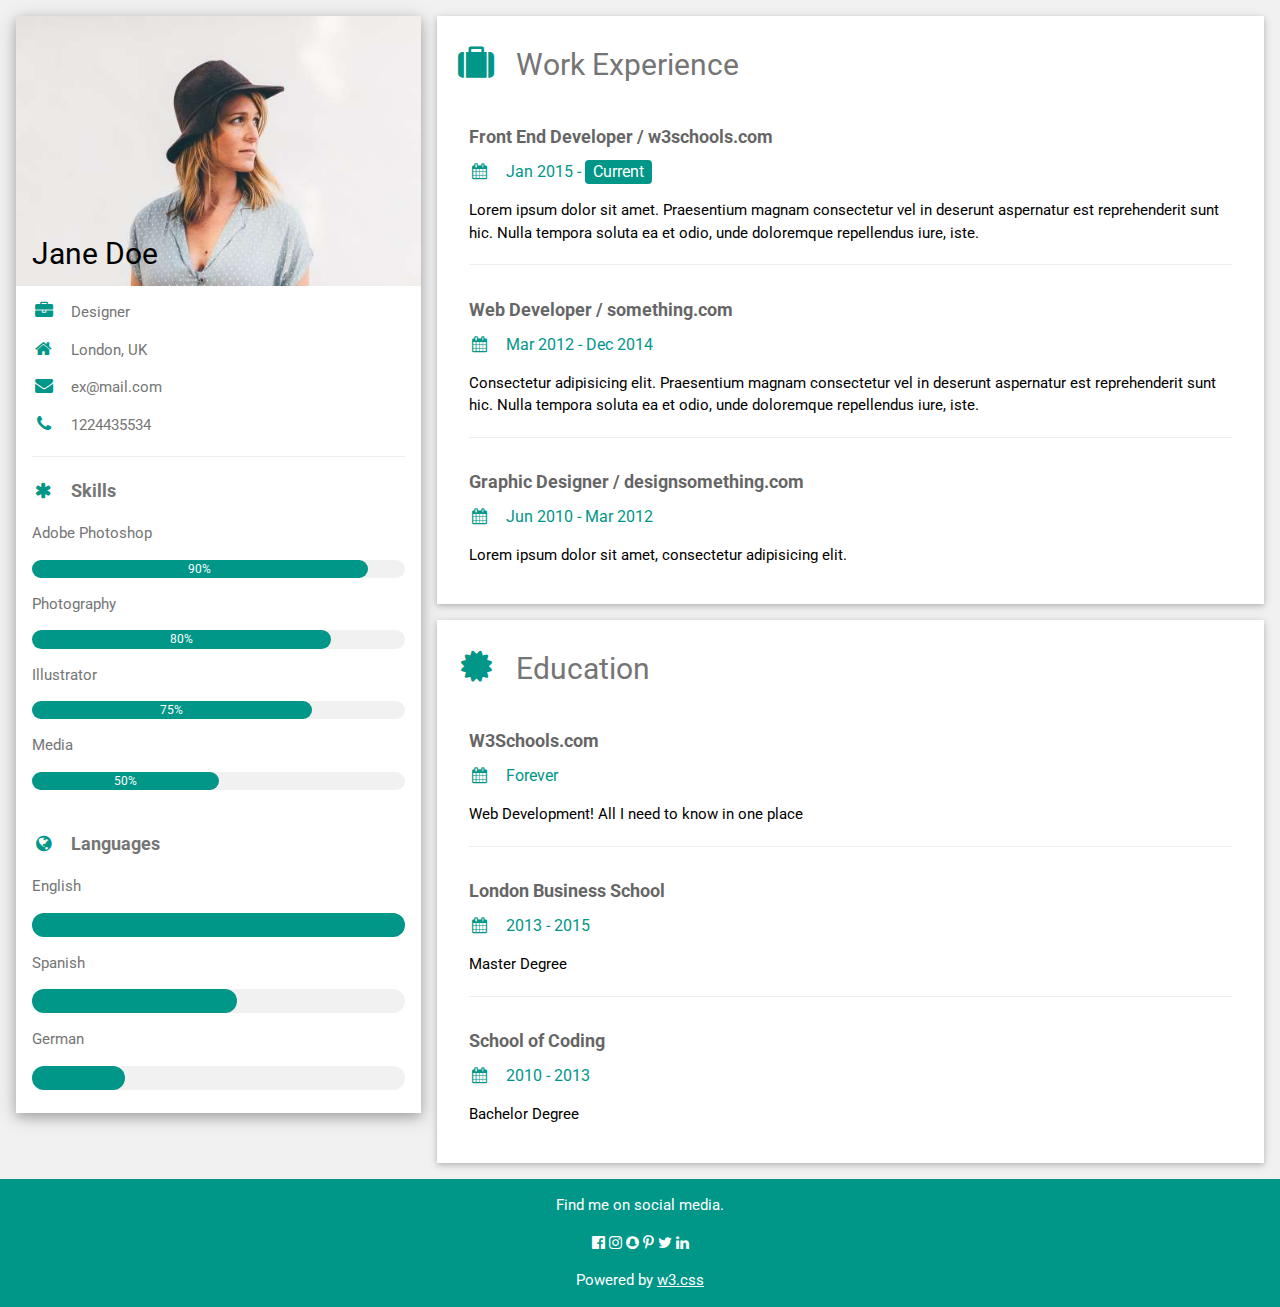
==== index.html @ 2ab5d30f "Update index.html" ====
<!DOCTYPE html>
<html>
<title>W3.CSS Template</title>
<meta charset="UTF-8">
<meta name="viewport" content="width=device-width, initial-scale=1">
<link rel="stylesheet" href="https://www.w3schools.com/w3css/4/w3.css">
<link rel='stylesheet' href='https://fonts.googleapis.com/css?family=Roboto'>
<link rel="stylesheet" href="https://cdnjs.cloudflare.com/ajax/libs/font-awesome/4.7.0/css/font-awesome.min.css">
<style>
    html,
    body,
    h1,
    h2,
    h3,
    h4,
    h5,
    h6 {
        font-family: "Roboto", sans-serif
    }
</style>

<body class="w3-light-grey">

    <!-- Page Container -->
    <div class="w3-content w3-margin-top" style="max-width:1400px;">

        <!-- The Grid -->
        <div class="w3-row-padding">

            <!-- Left Column -->
            <div class="w3-third">

                <div class="w3-white w3-text-grey w3-card-4">
                    <div class="w3-display-container">
                        <img src="avatar_hat.jpg" style="width:100%" alt="Avatar">
                        <div class="w3-display-bottomleft w3-container w3-text-black">
                            <h2>Jane Doe</h2>
                        </div>
                    </div>
                    <div class="w3-container">
                        <p><i class="fa fa-briefcase fa-fw w3-margin-right w3-large w3-text-teal"></i>Designer</p>
                        <p><i class="fa fa-home fa-fw w3-margin-right w3-large w3-text-teal"></i>London, UK</p>
                        <p><i class="fa fa-envelope fa-fw w3-margin-right w3-large w3-text-teal"></i>ex@mail.com</p>
                        <p><i class="fa fa-phone fa-fw w3-margin-right w3-large w3-text-teal"></i>1224435534</p>
                        <hr>

                        <p class="w3-large"><b><i
                                    class="fa fa-asterisk fa-fw w3-margin-right w3-text-teal"></i>Skills</b></p>
                        <p>Adobe Photoshop</p>
                        <div class="w3-light-grey w3-round-xlarge w3-small">
                            <div class="w3-container w3-center w3-round-xlarge w3-teal" style="width:90%">90%</div>
                        </div>
                        <p>Photography</p>
                        <div class="w3-light-grey w3-round-xlarge w3-small">
                            <div class="w3-container w3-center w3-round-xlarge w3-teal" style="width:80%">
                                <div class="w3-center w3-text-white">80%</div>
                            </div>
                        </div>
                        <p>Illustrator</p>
                        <div class="w3-light-grey w3-round-xlarge w3-small">
                            <div class="w3-container w3-center w3-round-xlarge w3-teal" style="width:75%">75%</div>
                        </div>
                        <p>Media</p>
                        <div class="w3-light-grey w3-round-xlarge w3-small">
                            <div class="w3-container w3-center w3-round-xlarge w3-teal" style="width:50%">50%</div>
                        </div>
                        <br>

                        <p class="w3-large w3-text-theme"><b><i
                                    class="fa fa-globe fa-fw w3-margin-right w3-text-teal"></i>Languages</b></p>
                        <p>English</p>
                        <div class="w3-light-grey w3-round-xlarge">
                            <div class="w3-round-xlarge w3-teal" style="height:24px;width:100%"></div>
                        </div>
                        <p>Spanish</p>
                        <div class="w3-light-grey w3-round-xlarge">
                            <div class="w3-round-xlarge w3-teal" style="height:24px;width:55%"></div>
                        </div>
                        <p>German</p>
                        <div class="w3-light-grey w3-round-xlarge">
                            <div class="w3-round-xlarge w3-teal" style="height:24px;width:25%"></div>
                        </div>
                        <br>
                    </div>
                </div><br>

                <!-- End Left Column -->
            </div>

            <!-- Right Column -->
            <div class="w3-twothird">

                <div class="w3-container w3-card w3-white w3-margin-bottom">
                    <h2 class="w3-text-grey w3-padding-16"><i
                            class="fa fa-suitcase fa-fw w3-margin-right w3-xxlarge w3-text-teal"></i>Work Experience
                    </h2>
                    <div class="w3-container">
                        <h5 class="w3-opacity"><b>Front End Developer / w3schools.com</b></h5>
                        <h6 class="w3-text-teal"><i class="fa fa-calendar fa-fw w3-margin-right"></i>Jan 2015 - <span
                                class="w3-tag w3-teal w3-round">Current</span></h6>
                        <p>Lorem ipsum dolor sit amet. Praesentium magnam consectetur vel in deserunt aspernatur est
                            reprehenderit sunt hic. Nulla tempora soluta ea et odio, unde doloremque repellendus iure,
                            iste.</p>
                        <hr>
                    </div>
                    <div class="w3-container">
                        <h5 class="w3-opacity"><b>Web Developer / something.com</b></h5>
                        <h6 class="w3-text-teal"><i class="fa fa-calendar fa-fw w3-margin-right"></i>Mar 2012 - Dec 2014
                        </h6>
                        <p>Consectetur adipisicing elit. Praesentium magnam consectetur vel in deserunt aspernatur est
                            reprehenderit sunt hic. Nulla tempora soluta ea et odio, unde doloremque repellendus iure,
                            iste.</p>
                        <hr>
                    </div>
                    <div class="w3-container">
                        <h5 class="w3-opacity"><b>Graphic Designer / designsomething.com</b></h5>
                        <h6 class="w3-text-teal"><i class="fa fa-calendar fa-fw w3-margin-right"></i>Jun 2010 - Mar 2012
                        </h6>
                        <p>Lorem ipsum dolor sit amet, consectetur adipisicing elit. </p><br>
                    </div>
                </div>

                <div class="w3-container w3-card w3-white">
                    <h2 class="w3-text-grey w3-padding-16"><i
                            class="fa fa-certificate fa-fw w3-margin-right w3-xxlarge w3-text-teal"></i>Education</h2>
                    <div class="w3-container">
                        <h5 class="w3-opacity"><b>W3Schools.com</b></h5>
                        <h6 class="w3-text-teal"><i class="fa fa-calendar fa-fw w3-margin-right"></i>Forever</h6>
                        <p>Web Development! All I need to know in one place</p>
                        <hr>
                    </div>
                    <div class="w3-container">
                        <h5 class="w3-opacity"><b>London Business School</b></h5>
                        <h6 class="w3-text-teal"><i class="fa fa-calendar fa-fw w3-margin-right"></i>2013 - 2015</h6>
                        <p>Master Degree</p>
                        <hr>
                    </div>
                    <div class="w3-container">
                        <h5 class="w3-opacity"><b>School of Coding</b></h5>
                        <h6 class="w3-text-teal"><i class="fa fa-calendar fa-fw w3-margin-right"></i>2010 - 2013</h6>
                        <p>Bachelor Degree</p><br>
                    </div>
                </div>

                <!-- End Right Column -->
            </div>

            <!-- End Grid -->
        </div>

        <!-- End Page Container -->
    </div>

    <footer class="w3-container w3-teal w3-center w3-margin-top">
        <p>Find me on social media.</p>
        <i class="fa fa-facebook-official w3-hover-opacity"></i>
        <i class="fa fa-instagram w3-hover-opacity"></i>
        <i class="fa fa-snapchat w3-hover-opacity"></i>
        <i class="fa fa-pinterest-p w3-hover-opacity"></i>
        <i class="fa fa-twitter w3-hover-opacity"></i>
        <i class="fa fa-linkedin w3-hover-opacity"></i>
        <p>Powered by <a href="https://www.w3schools.com/w3css/default.asp" target="_blank">w3.css</a></p>
    </footer>

</body>

</html>
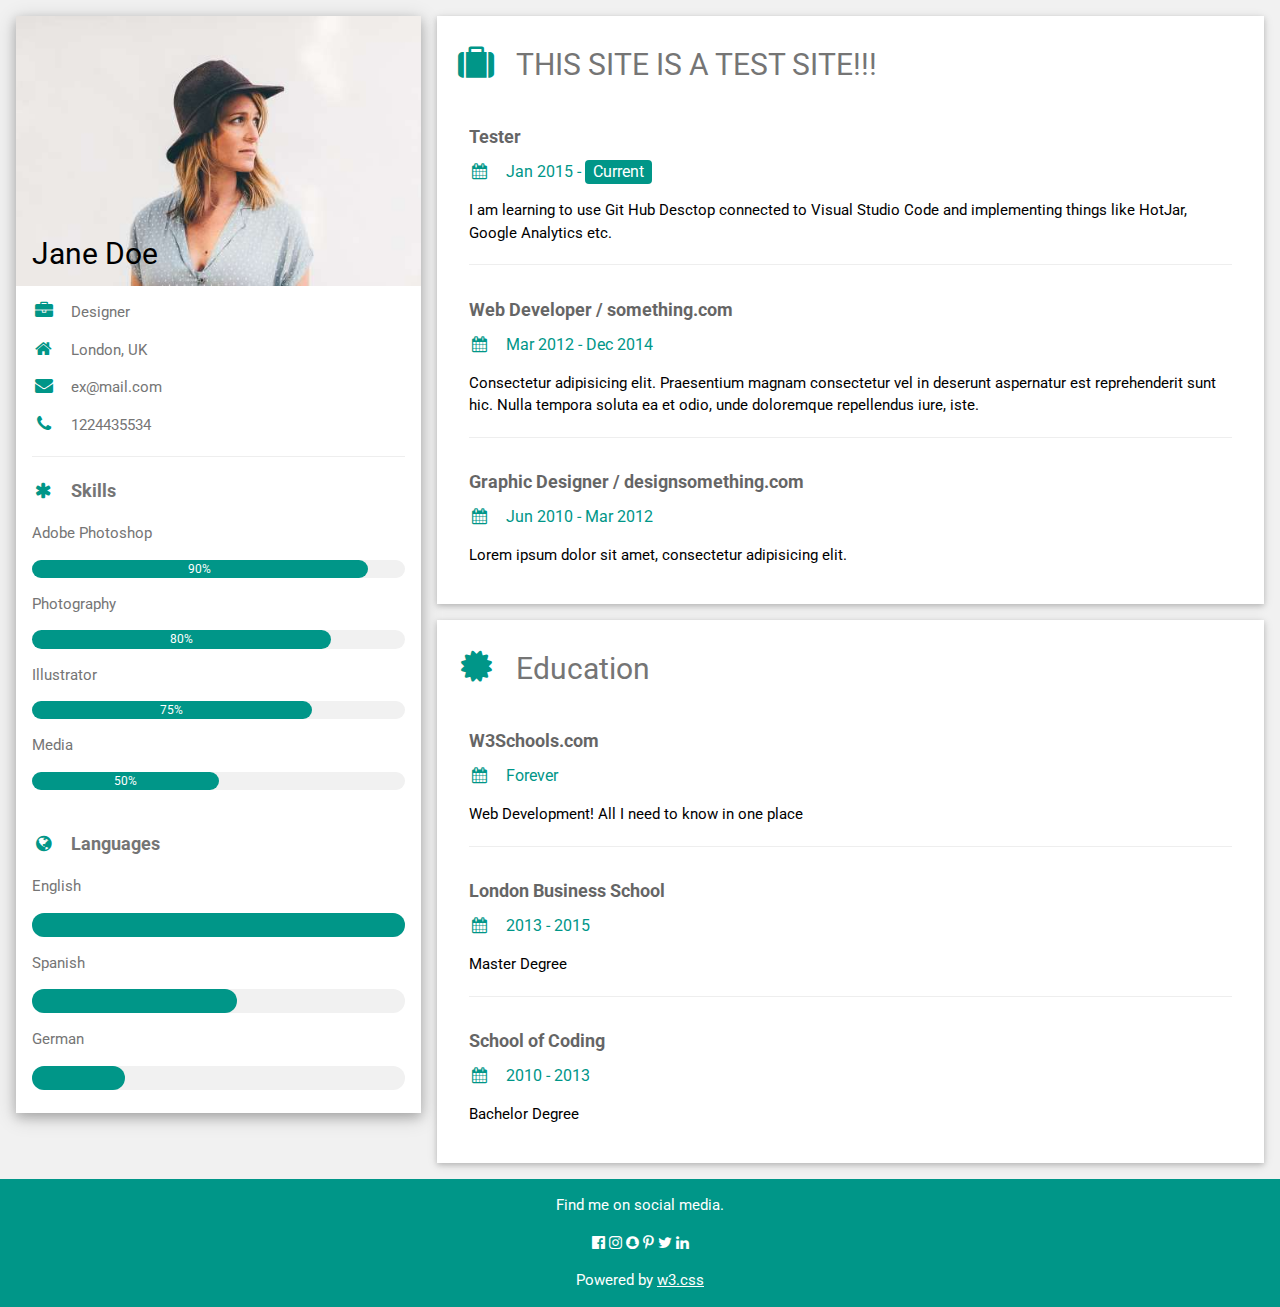
==== commit 8be99a9c: "Update index.html" ====
--- a/index.html
+++ b/index.html
@@ -1,6 +1,6 @@
 <!DOCTYPE html>
 <html>
-<title>W3.CSS Template</title>
+<title>GitHub testing</title>
 <meta charset="UTF-8">
 <meta name="viewport" content="width=device-width, initial-scale=1">
 <link rel="stylesheet" href="https://www.w3schools.com/w3css/4/w3.css">
@@ -18,6 +18,18 @@
         font-family: "Roboto", sans-serif
     }
 </style>
+
+<!-- Hotjar Tracking Code for GitHub testing -->
+<script>
+    (function(h,o,t,j,a,r){
+        h.hj=h.hj||function(){(h.hj.q=h.hj.q||[]).push(arguments)};
+        h._hjSettings={hjid:2684519,hjsv:6};
+        a=o.getElementsByTagName('head')[0];
+        r=o.createElement('script');r.async=1;
+        r.src=t+h._hjSettings.hjid+j+h._hjSettings.hjsv;
+        a.appendChild(r);
+    })(window,document,'https://static.hotjar.com/c/hotjar-','.js?sv=');
+</script>
 
 <body class="w3-light-grey">
 
@@ -92,15 +104,13 @@
 
                 <div class="w3-container w3-card w3-white w3-margin-bottom">
                     <h2 class="w3-text-grey w3-padding-16"><i
-                            class="fa fa-suitcase fa-fw w3-margin-right w3-xxlarge w3-text-teal"></i>Work Experience
+                            class="fa fa-suitcase fa-fw w3-margin-right w3-xxlarge w3-text-teal"></i>THIS SITE IS A TEST SITE!!!
                     </h2>
                     <div class="w3-container">
-                        <h5 class="w3-opacity"><b>Front End Developer / w3schools.com</b></h5>
+                        <h5 class="w3-opacity"><b>Tester</b></h5>
                         <h6 class="w3-text-teal"><i class="fa fa-calendar fa-fw w3-margin-right"></i>Jan 2015 - <span
                                 class="w3-tag w3-teal w3-round">Current</span></h6>
-                        <p>Lorem ipsum dolor sit amet. Praesentium magnam consectetur vel in deserunt aspernatur est
-                            reprehenderit sunt hic. Nulla tempora soluta ea et odio, unde doloremque repellendus iure,
-                            iste.</p>
+                        <p>I am learning to use Git Hub Desctop connected to Visual Studio Code and implementing things like HotJar, Google Analytics etc.</p>
                         <hr>
                     </div>
                     <div class="w3-container">
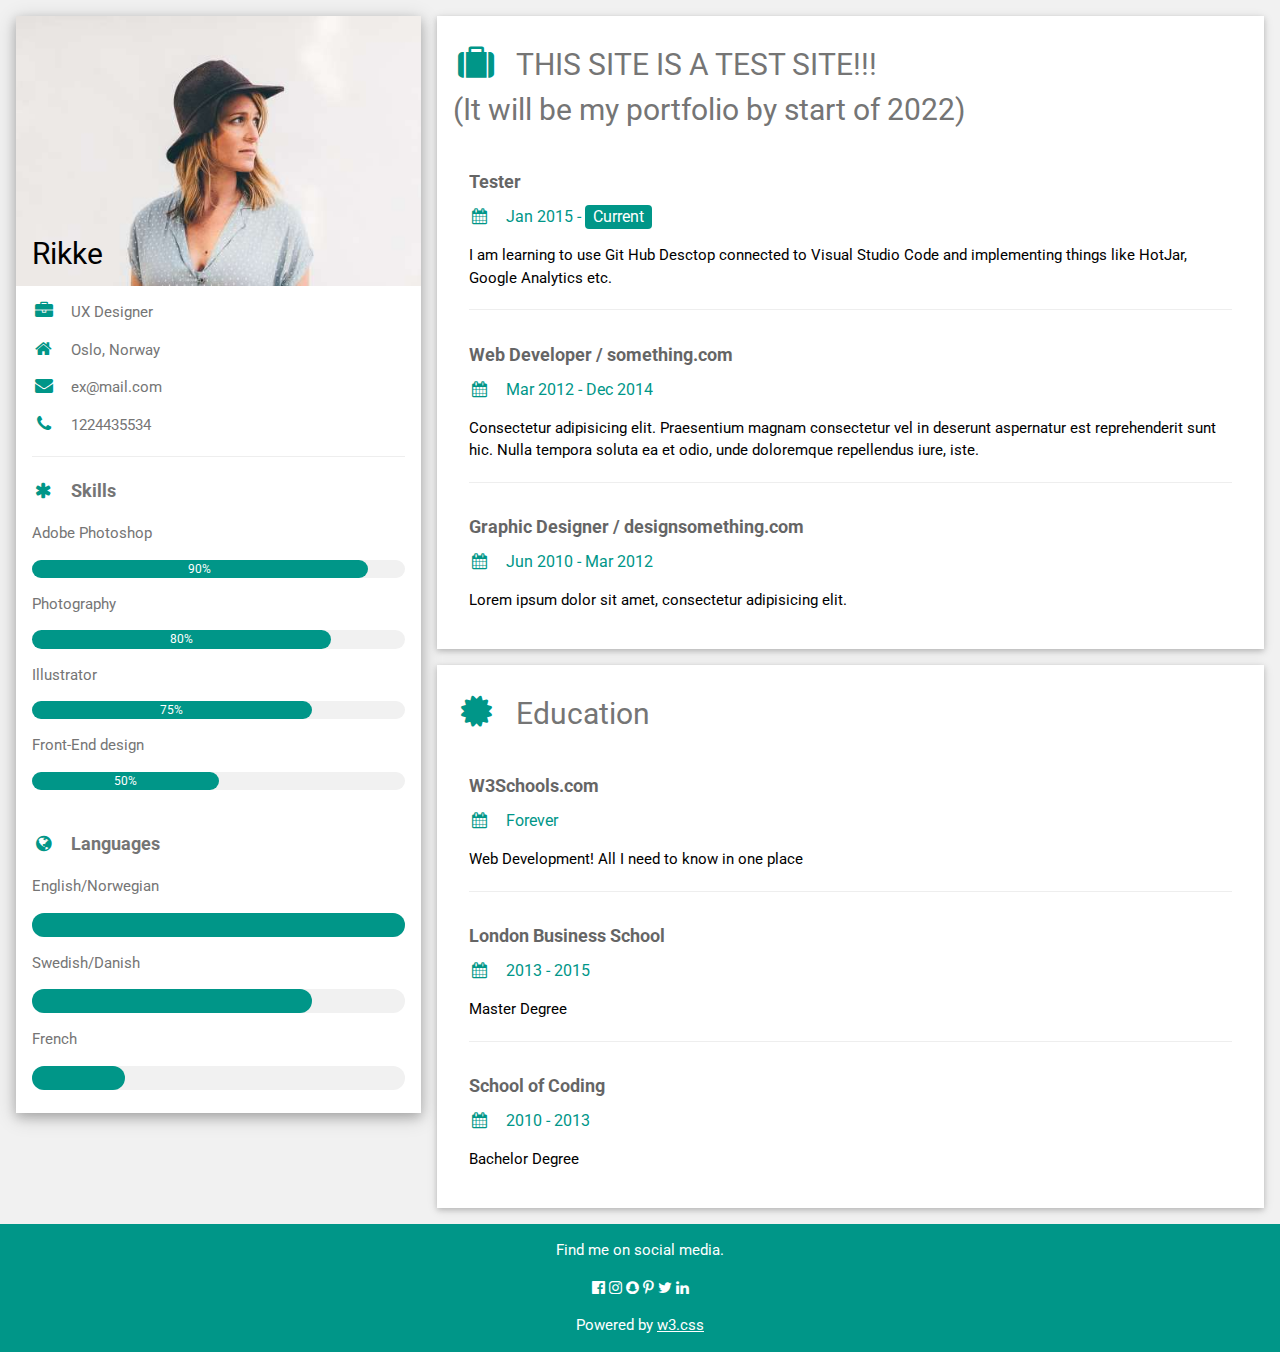
==== commit 9eebbcf3: "Update index.html" ====
--- a/index.html
+++ b/index.html
@@ -46,12 +46,12 @@
                     <div class="w3-display-container">
                         <img src="avatar_hat.jpg" style="width:100%" alt="Avatar">
                         <div class="w3-display-bottomleft w3-container w3-text-black">
-                            <h2>Jane Doe</h2>
+                            <h2>Rikke</h2>
                         </div>
                     </div>
                     <div class="w3-container">
-                        <p><i class="fa fa-briefcase fa-fw w3-margin-right w3-large w3-text-teal"></i>Designer</p>
-                        <p><i class="fa fa-home fa-fw w3-margin-right w3-large w3-text-teal"></i>London, UK</p>
+                        <p><i class="fa fa-briefcase fa-fw w3-margin-right w3-large w3-text-teal"></i>UX Designer</p>
+                        <p><i class="fa fa-home fa-fw w3-margin-right w3-large w3-text-teal"></i>Oslo, Norway</p>
                         <p><i class="fa fa-envelope fa-fw w3-margin-right w3-large w3-text-teal"></i>ex@mail.com</p>
                         <p><i class="fa fa-phone fa-fw w3-margin-right w3-large w3-text-teal"></i>1224435534</p>
                         <hr>
@@ -72,7 +72,7 @@
                         <div class="w3-light-grey w3-round-xlarge w3-small">
                             <div class="w3-container w3-center w3-round-xlarge w3-teal" style="width:75%">75%</div>
                         </div>
-                        <p>Media</p>
+                        <p>Front-End design</p>
                         <div class="w3-light-grey w3-round-xlarge w3-small">
                             <div class="w3-container w3-center w3-round-xlarge w3-teal" style="width:50%">50%</div>
                         </div>
@@ -80,15 +80,15 @@
 
                         <p class="w3-large w3-text-theme"><b><i
                                     class="fa fa-globe fa-fw w3-margin-right w3-text-teal"></i>Languages</b></p>
-                        <p>English</p>
+                        <p>English/Norwegian</p>
                         <div class="w3-light-grey w3-round-xlarge">
                             <div class="w3-round-xlarge w3-teal" style="height:24px;width:100%"></div>
                         </div>
-                        <p>Spanish</p>
+                        <p>Swedish/Danish</p>
                         <div class="w3-light-grey w3-round-xlarge">
-                            <div class="w3-round-xlarge w3-teal" style="height:24px;width:55%"></div>
+                            <div class="w3-round-xlarge w3-teal" style="height:24px;width:75%"></div>
                         </div>
-                        <p>German</p>
+                        <p>French</p>
                         <div class="w3-light-grey w3-round-xlarge">
                             <div class="w3-round-xlarge w3-teal" style="height:24px;width:25%"></div>
                         </div>
@@ -104,7 +104,7 @@
 
                 <div class="w3-container w3-card w3-white w3-margin-bottom">
                     <h2 class="w3-text-grey w3-padding-16"><i
-                            class="fa fa-suitcase fa-fw w3-margin-right w3-xxlarge w3-text-teal"></i>THIS SITE IS A TEST SITE!!!
+                            class="fa fa-suitcase fa-fw w3-margin-right w3-xxlarge w3-text-teal"></i>THIS SITE IS A TEST SITE!!! <br>(It will be my portfolio by start of 2022)
                     </h2>
                     <div class="w3-container">
                         <h5 class="w3-opacity"><b>Tester</b></h5>
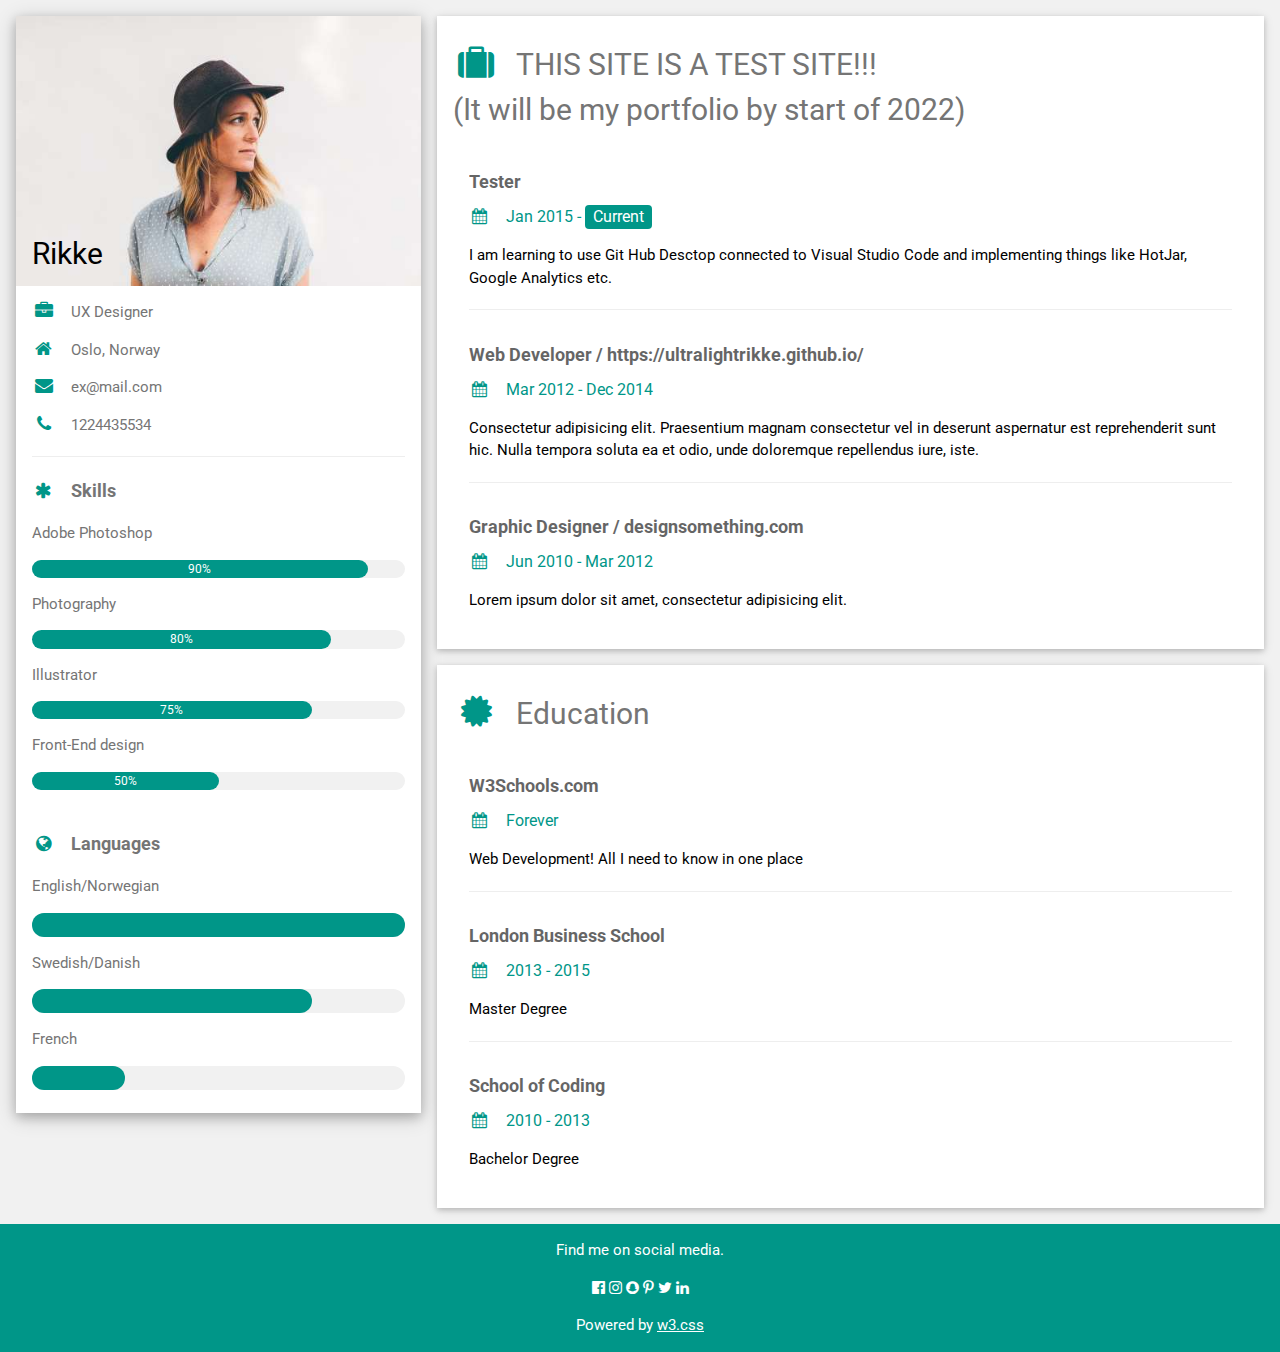
==== commit f750b2c6: "Just added the site url in the text" ====
--- a/index.html
+++ b/index.html
@@ -114,7 +114,7 @@
                         <hr>
                     </div>
                     <div class="w3-container">
-                        <h5 class="w3-opacity"><b>Web Developer / something.com</b></h5>
+                        <h5 class="w3-opacity"><b>Web Developer / https://ultralightrikke.github.io/</b></h5>
                         <h6 class="w3-text-teal"><i class="fa fa-calendar fa-fw w3-margin-right"></i>Mar 2012 - Dec 2014
                         </h6>
                         <p>Consectetur adipisicing elit. Praesentium magnam consectetur vel in deserunt aspernatur est
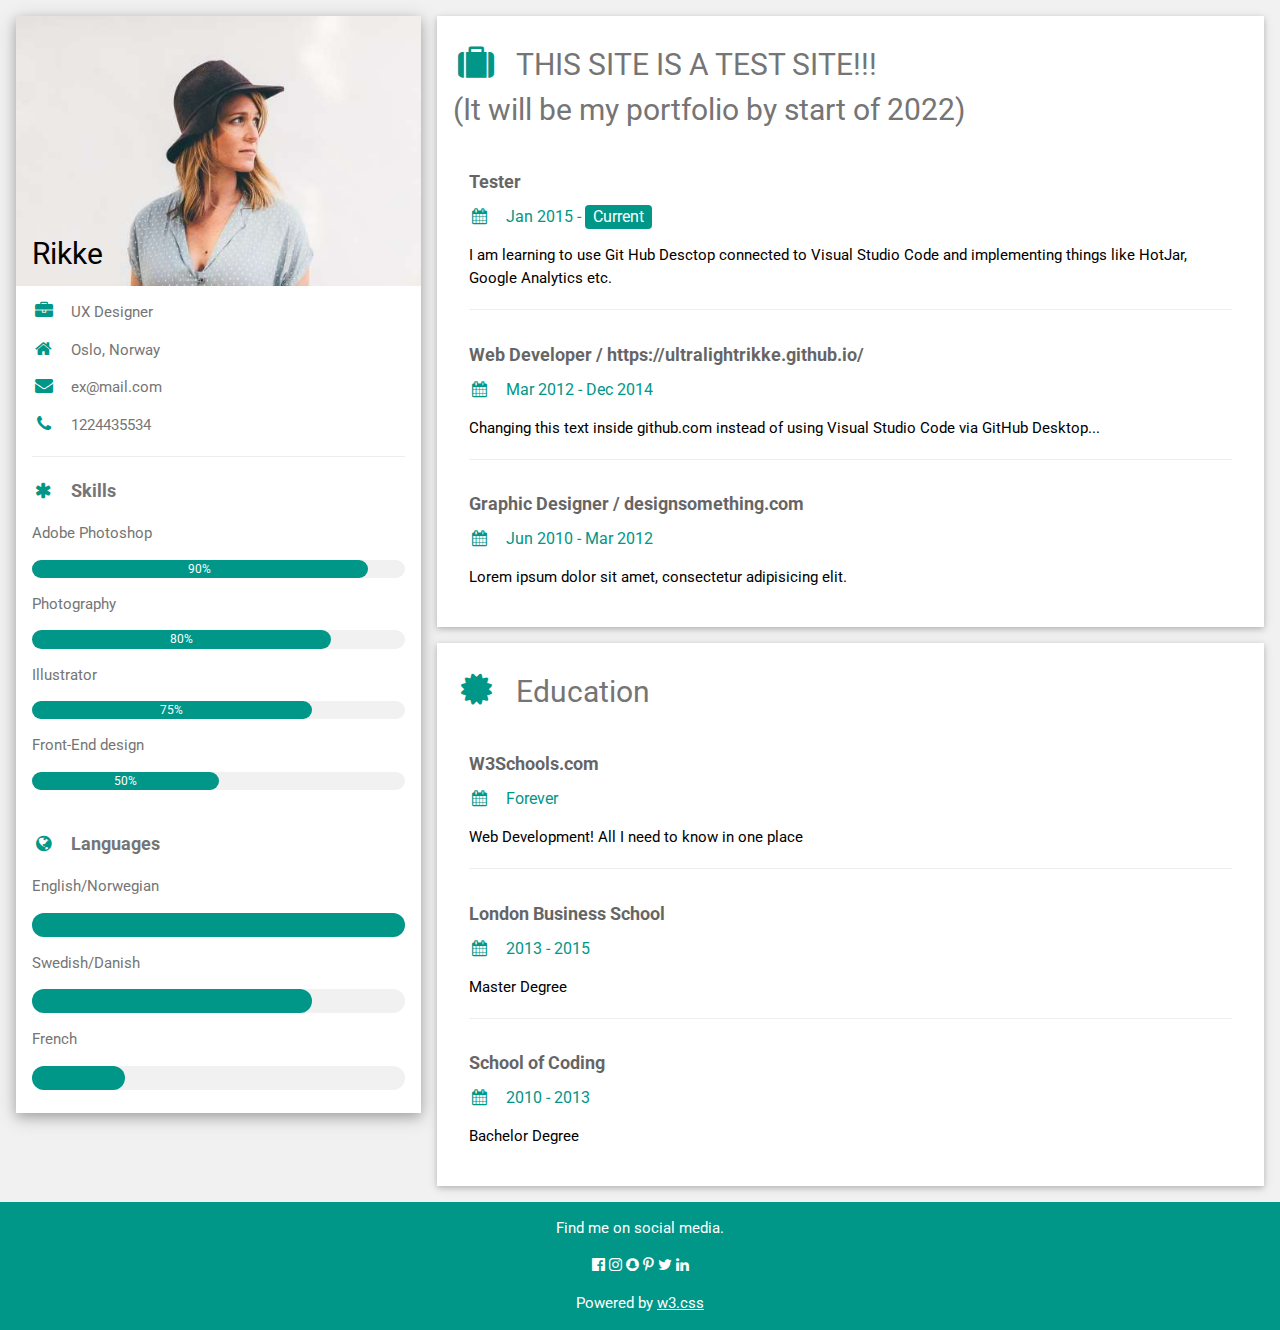
==== commit 5c092c85: "Update index.html" ====
--- a/index.html
+++ b/index.html
@@ -117,9 +117,7 @@
                         <h5 class="w3-opacity"><b>Web Developer / https://ultralightrikke.github.io/</b></h5>
                         <h6 class="w3-text-teal"><i class="fa fa-calendar fa-fw w3-margin-right"></i>Mar 2012 - Dec 2014
                         </h6>
-                        <p>Consectetur adipisicing elit. Praesentium magnam consectetur vel in deserunt aspernatur est
-                            reprehenderit sunt hic. Nulla tempora soluta ea et odio, unde doloremque repellendus iure,
-                            iste.</p>
+                        <p>Changing this text inside github.com instead of using Visual Studio Code via GitHub Desktop...</p>
                         <hr>
                     </div>
                     <div class="w3-container">
@@ -174,4 +172,4 @@
 
 </body>
 
-</html>+</html>
